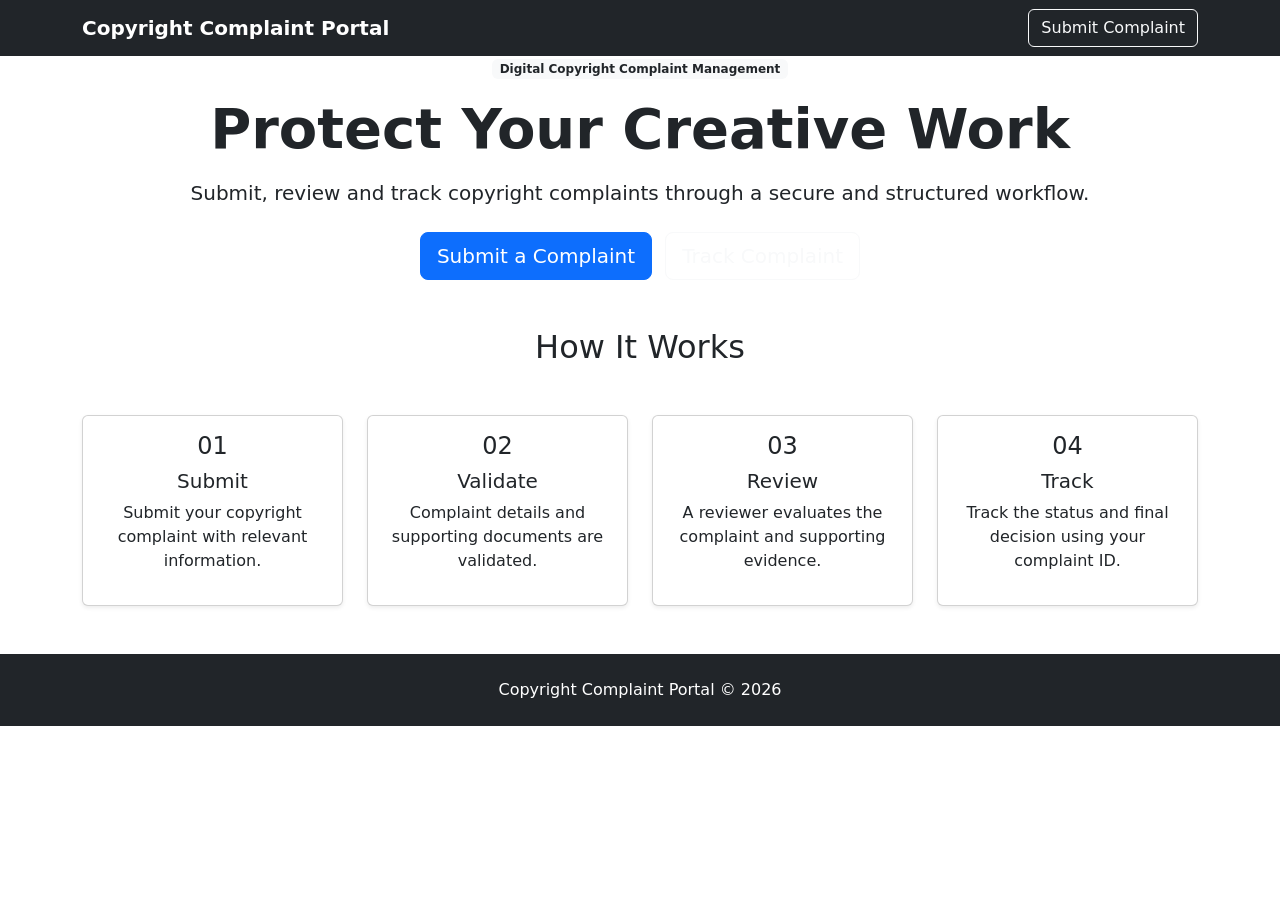
==== src/main/resources/templates/index.html @ 94cd9357 "feat: initialize copyright complaint portal MVP" ====
<!DOCTYPE html>
<html lang="en">
<head>
    <meta charset="UTF-8">
    <meta name="viewport" content="width=device-width, initial-scale=1.0">

    <title>Copyright Complaint Portal</title>

    <link
        href="https://cdn.jsdelivr.net/npm/bootstrap@5.3.3/dist/css/bootstrap.min.css"
        rel="stylesheet">

    <link rel="stylesheet" th:href="@{/css/style.css}">
</head>

<body>

<nav class="navbar navbar-expand-lg navbar-dark bg-dark">
    <div class="container">
        <a class="navbar-brand fw-bold" href="/">
            Copyright Complaint Portal
        </a>

        <div>
            <a href="/complaint/new" class="btn btn-outline-light">
                Submit Complaint
            </a>
        </div>
    </div>
</nav>

<section class="hero-section">
    <div class="container text-center">

        <span class="badge bg-light text-dark mb-3">
            Digital Copyright Complaint Management
        </span>

        <h1 class="display-4 fw-bold">
            Protect Your Creative Work
        </h1>

        <p class="lead mt-3">
            Submit, review and track copyright complaints through
            a secure and structured workflow.
        </p>

        <div class="mt-4">
            <a href="/complaint/new"
               class="btn btn-primary btn-lg me-2">
                Submit a Complaint
            </a>

            <a href="/complaint/track"
               class="btn btn-outline-light btn-lg">
                Track Complaint
            </a>
        </div>

    </div>
</section>

<section class="container py-5">

    <h2 class="text-center mb-5">
        How It Works
    </h2>

    <div class="row g-4">

        <div class="col-md-3">
            <div class="card h-100 shadow-sm">
                <div class="card-body text-center">
                    <h4>01</h4>
                    <h5>Submit</h5>
                    <p>
                        Submit your copyright complaint
                        with relevant information.
                    </p>
                </div>
            </div>
        </div>

        <div class="col-md-3">
            <div class="card h-100 shadow-sm">
                <div class="card-body text-center">
                    <h4>02</h4>
                    <h5>Validate</h5>
                    <p>
                        Complaint details and supporting
                        documents are validated.
                    </p>
                </div>
            </div>
        </div>

        <div class="col-md-3">
            <div class="card h-100 shadow-sm">
                <div class="card-body text-center">
                    <h4>03</h4>
                    <h5>Review</h5>
                    <p>
                        A reviewer evaluates the complaint
                        and supporting evidence.
                    </p>
                </div>
            </div>
        </div>

        <div class="col-md-3">
            <div class="card h-100 shadow-sm">
                <div class="card-body text-center">
                    <h4>04</h4>
                    <h5>Track</h5>
                    <p>
                        Track the status and final decision
                        using your complaint ID.
                    </p>
                </div>
            </div>
        </div>

    </div>

</section>

<footer class="bg-dark text-white text-center py-4">
    <p class="mb-0">
        Copyright Complaint Portal © 2026
    </p>
</footer>

</body>
</html>
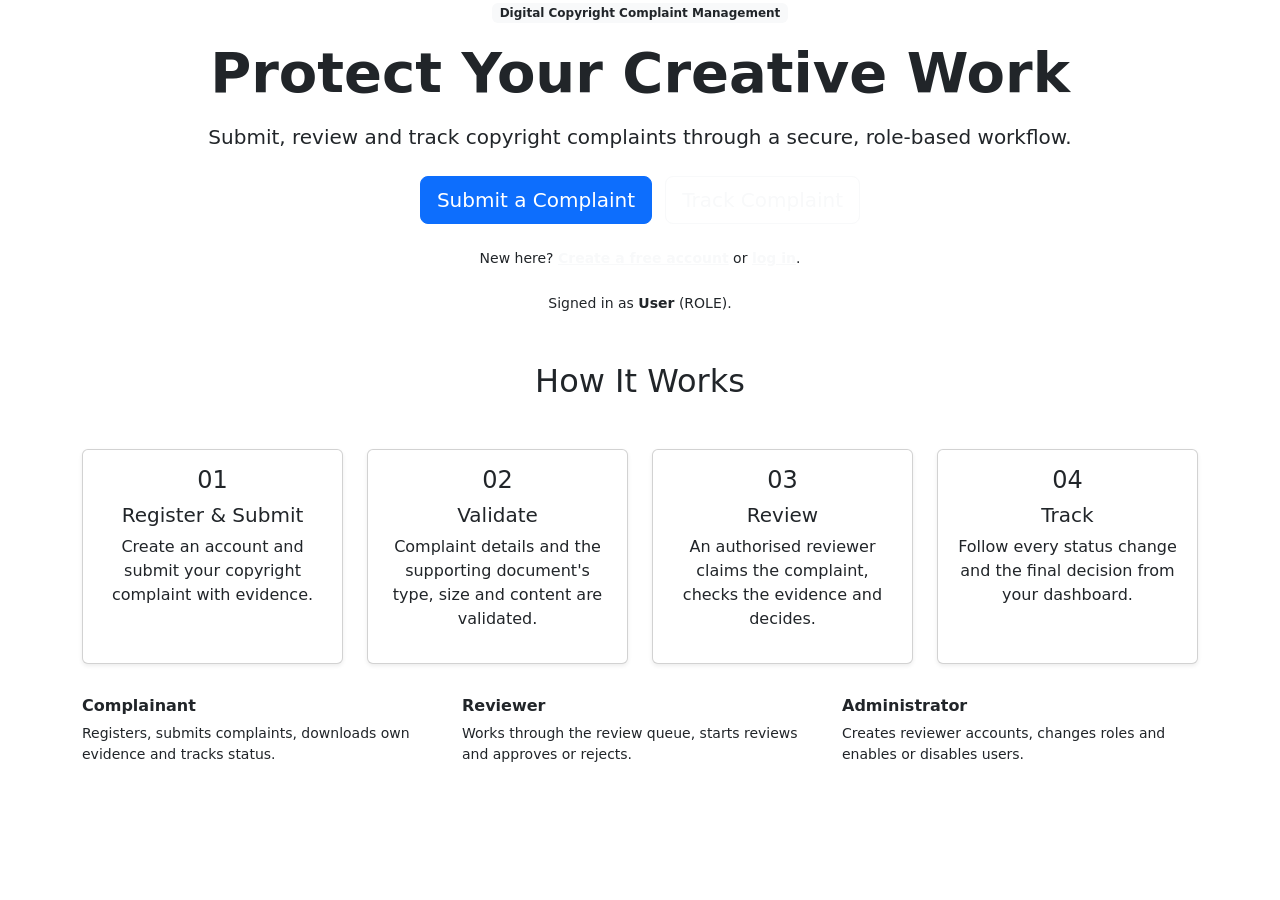
==== commit 8a9161b6: "authentication and role-based authorization" ====
--- a/src/main/resources/templates/index.html
+++ b/src/main/resources/templates/index.html
@@ -1,33 +1,15 @@
 <!DOCTYPE html>
-<html lang="en">
+<html lang="en" xmlns:th="http://www.thymeleaf.org">
 <head>
     <meta charset="UTF-8">
     <meta name="viewport" content="width=device-width, initial-scale=1.0">
-
     <title>Copyright Complaint Portal</title>
-
-    <link
-        href="https://cdn.jsdelivr.net/npm/bootstrap@5.3.3/dist/css/bootstrap.min.css"
-        rel="stylesheet">
-
+    <link href="https://cdn.jsdelivr.net/npm/bootstrap@5.3.3/dist/css/bootstrap.min.css" rel="stylesheet">
     <link rel="stylesheet" th:href="@{/css/style.css}">
 </head>
-
 <body>
 
-<nav class="navbar navbar-expand-lg navbar-dark bg-dark">
-    <div class="container">
-        <a class="navbar-brand fw-bold" href="/">
-            Copyright Complaint Portal
-        </a>
-
-        <div>
-            <a href="/complaint/new" class="btn btn-outline-light">
-                Submit Complaint
-            </a>
-        </div>
-    </div>
-</nav>
+<nav th:replace="~{fragments/layout :: navbar}"></nav>
 
 <section class="hero-section">
     <div class="container text-center">
@@ -36,35 +18,40 @@
             Digital Copyright Complaint Management
         </span>
 
-        <h1 class="display-4 fw-bold">
-            Protect Your Creative Work
-        </h1>
+        <h1 class="display-4 fw-bold">Protect Your Creative Work</h1>
 
         <p class="lead mt-3">
             Submit, review and track copyright complaints through
-            a secure and structured workflow.
+            a secure, role-based workflow.
         </p>
 
         <div class="mt-4">
-            <a href="/complaint/new"
-               class="btn btn-primary btn-lg me-2">
+            <a th:href="@{/complaint/new}" class="btn btn-primary btn-lg me-2">
                 Submit a Complaint
             </a>
-
-            <a href="/complaint/track"
-               class="btn btn-outline-light btn-lg">
+            <a th:href="@{/complaint/track}" class="btn btn-outline-light btn-lg">
                 Track Complaint
             </a>
         </div>
+
+        <p class="mt-4 mb-0 small" th:if="${currentUser == null}">
+            New here?
+            <a th:href="@{/register}" class="link-light fw-semibold">Create a free account</a>
+            or
+            <a th:href="@{/login}" class="link-light fw-semibold">log in</a>.
+        </p>
+
+        <p class="mt-4 mb-0 small" th:if="${currentUser != null}">
+            Signed in as <strong th:text="${currentUser.name}">User</strong>
+            (<span th:text="${currentUser.role}">ROLE</span>).
+        </p>
 
     </div>
 </section>
 
 <section class="container py-5">
 
-    <h2 class="text-center mb-5">
-        How It Works
-    </h2>
+    <h2 class="text-center mb-5">How It Works</h2>
 
     <div class="row g-4">
 
@@ -72,11 +59,8 @@
             <div class="card h-100 shadow-sm">
                 <div class="card-body text-center">
                     <h4>01</h4>
-                    <h5>Submit</h5>
-                    <p>
-                        Submit your copyright complaint
-                        with relevant information.
-                    </p>
+                    <h5>Register &amp; Submit</h5>
+                    <p>Create an account and submit your copyright complaint with evidence.</p>
                 </div>
             </div>
         </div>
@@ -86,10 +70,7 @@
                 <div class="card-body text-center">
                     <h4>02</h4>
                     <h5>Validate</h5>
-                    <p>
-                        Complaint details and supporting
-                        documents are validated.
-                    </p>
+                    <p>Complaint details and the supporting document's type, size and content are validated.</p>
                 </div>
             </div>
         </div>
@@ -99,10 +80,7 @@
                 <div class="card-body text-center">
                     <h4>03</h4>
                     <h5>Review</h5>
-                    <p>
-                        A reviewer evaluates the complaint
-                        and supporting evidence.
-                    </p>
+                    <p>An authorised reviewer claims the complaint, checks the evidence and decides.</p>
                 </div>
             </div>
         </div>
@@ -112,23 +90,37 @@
                 <div class="card-body text-center">
                     <h4>04</h4>
                     <h5>Track</h5>
-                    <p>
-                        Track the status and final decision
-                        using your complaint ID.
-                    </p>
+                    <p>Follow every status change and the final decision from your dashboard.</p>
                 </div>
             </div>
         </div>
 
     </div>
 
+    <div class="row g-4 mt-2">
+        <div class="col-md-4">
+            <div class="role-card h-100">
+                <h6 class="fw-bold">Complainant</h6>
+                <p class="small mb-0">Registers, submits complaints, downloads own evidence and tracks status.</p>
+            </div>
+        </div>
+        <div class="col-md-4">
+            <div class="role-card h-100">
+                <h6 class="fw-bold">Reviewer</h6>
+                <p class="small mb-0">Works through the review queue, starts reviews and approves or rejects.</p>
+            </div>
+        </div>
+        <div class="col-md-4">
+            <div class="role-card h-100">
+                <h6 class="fw-bold">Administrator</h6>
+                <p class="small mb-0">Creates reviewer accounts, changes roles and enables or disables users.</p>
+            </div>
+        </div>
+    </div>
+
 </section>
 
-<footer class="bg-dark text-white text-center py-4">
-    <p class="mb-0">
-        Copyright Complaint Portal © 2026
-    </p>
-</footer>
+<footer th:replace="~{fragments/layout :: footer}"></footer>
 
 </body>
-</html>+</html>
